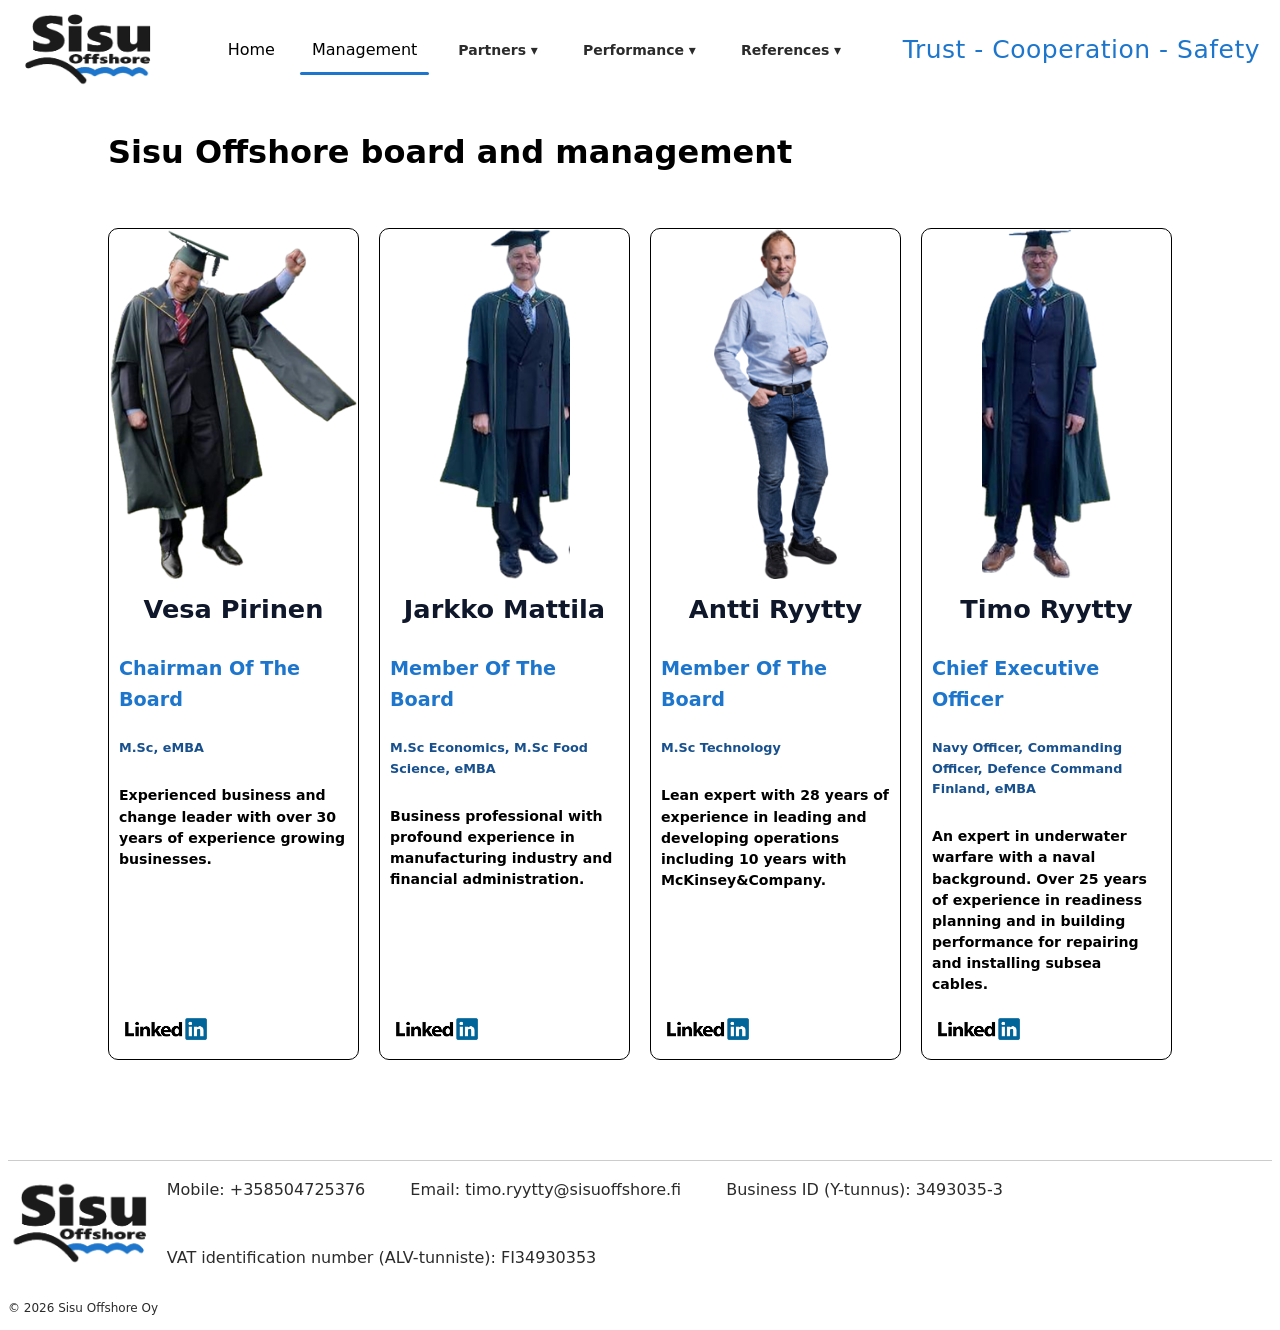
==== aboutUs.html @ ccdee420 "Remove partners section from aboutUs.html Removed the partners section from the about us page." ====
<!DOCTYPE html>
<html lang="en">
<head>
    <meta charset="UTF-8">
    <meta name="viewport" content="width=device-width, initial-scale=1.0">
    <title>Management</title>
    <link rel="stylesheet" href="style.css">
    <link rel="icon" type="image/png" href="images/sisu_transparent.png">
</head>

<body>

<header>
        <nav class="navigation">
            <div class="navigation-container">

                <div class="navigation-logo">
                    <a href="index.html">
                        <img src="images/sisu_transparent.png" alt="Sisu Offshore logo"/>
                    </a>
                </div>

                <button class="button" id="menu-btn" aria-label="Toggle menu">
                    <span></span>
                    <span></span>
                    <span></span>
                </button>

                <div class="navigation-left" id="navigation-menu">
                    <a href="index.html" class="navigation-btn">Home</a>
                    <a href="aboutUs.html" class="navigation-btn active-page">Management</a>

                    <div class="partners">
                        <button class="partners-toggle" aria-expanded="false" aria-haspopup="true">
                            Partners &#9662;
                        </button>
                        <div class="partners-menu">
                            <div class="partner">
                                <img src="images/arctialogo.png">
                                <span>Arctia</span>
                            </div>

                            <div class="partner">
                                <img src="images/riggtechlogo.png">
                                <span>Riggtech</span>
                            </div>

                            <div class="partner">
                                <img src="images/ottomarinologo.png">
                                <span>Ottomarino</span>
                            </div>

                            <div class="partner">
                                <img src="images/kjousmaalogo.webp">
                                <span>K.Jousmaa</span>
                            </div>

                            <div class="partner">
                                <img src="images/supermarelogo.png">
                                <span>SuperMare</span>
                            </div>
                            <div class="partner">
                                <img src="images/sitowise.png">
                                <span>Sitowise</span>
                            </div>
                        </div>
                    </div>


                    <div class="performance">
                        <button class="performance-toggle" aria-expanded="false" aria-haspopup="true">
                            Performance &#9662;
                            <div class="performance-menu">
                                <div class="perform"></div>

                            </div>
                        </button>
                    </div>

                    <div class="references">
                        <button class="references-toggle" aria-expanded="false" aria-haspopup="true">
                            References &#9662;
                            <div class="references-menu">
                                <div class="refer"></div>

                            </div>
                        </button>
                    </div>

                </div>

                <p class="tcs">Trust - Cooperation - Safety</p>
            </div>
        </nav>

    </header>

    <main>
        <section class="board">
            <h2 class="title">Sisu Offshore board and management</h2>
            <div class="board-grid">

                <div class="board-members">
                    <img src="images/Vesa.png" alt="Member 1" class="board-img"/>
                    <div class="board-info">
                        <h3>Vesa Pirinen</h3>
                        <p class="board-role">Chairman Of The Board</p>
                        <p class="experience">M.Sc, eMBA</p>
                        <p class="board-description">Experienced business and change leader with over 30 years of experience growing businesses.</p>
                        <a href="" class="linkedin" target="_blank" rel="noopener noreferrer">
                            <img src="images/linkedin.png" alt="Vesa Pirinen linkedin">
                        </a>
                    </div>
                </div>

                <div class="board-members">
                    <img src="images/Jarkko.png" alt="Member 2" class="board-img">
                    <div class="board-info">
                        <h3>Jarkko Mattila</h3>
                        <p class="board-role">Member Of The Board</p>
                        <p class="experience">M.Sc Economics, M.Sc Food Science, eMBA</p>
                        <p class="board-description">Business professional with profound experience in manufacturing industry and financial administration.</p>
                        <a href="" class="linkedin" target="_blank" rel="noopener noreferrer">
                            <img src="images/linkedin.png" alt="Jarkko Mattila linkedin">
                        </a>
                    </div>
                </div>

                <div class="board-members">
                    <img src="images/Antti.png" alt="Member 3" class="board-img">
                    <div class="board-info">
                        <h3>Antti Ryytty</h3>
                        <p class="board-role">Member Of The Board</p>
                        <p class="experience">M.Sc Technology</p>
                        <p class="board-description">Lean expert with 28 years of experience in leading and developing operations including 10 years with McKinsey&Company.</p>
                        <a href="" class="linkedin" target="_blank" rel="noopener noreferrer">
                            <img src="images/linkedin.png" alt="Antti Ryytty linkedin">
                        </a>
                    </div>
                </div>

                <div class="board-members">
                    <img src="images/Timo 2.png" alt="Member 4" class="board-img">
                    <div class="board-info">
                        <h3>Timo Ryytty</h3>
                        <p class="board-role">Chief Executive Officer</p>
                        <p class="experience">Navy Officer, Commanding Officer, Defence Command Finland, eMBA</p>
                        <p class="board-description">An expert in underwater warfare with a naval background. Over 25 years of experience in readiness planning and in building performance for repairing and installing subsea cables.</p>
                        <a href="https://www.linkedin.com/in/timo-ryytty-68b760212/" class="linkedin" target="_blank" rel="noopener noreferrer">
                            <img src="images/linkedin.png" alt="Timo Ryytty linkedin">
                        </a>
                    </div>
                </div>
            </div>
        </section>




    </main>

    <footer>
        <div class="footer-top">
            <img src="images/sisu_transparent.png" alt="logo" height="90" width="160"/>           
            <div class="footer-contact">
                <p class="footer-contact-text">Mobile: +358504725376</p>
                <p class="footer-contact-text">Email: timo.ryytty@sisuoffshore.fi</p>
                <p class="footer-contact-text">Business ID (Y-tunnus): 3493035-3</p>
                <p class="footer-contact-text">VAT identification number (ALV-tunniste): FI34930353</p>
            </div>
        </div>
        <p class="copy">&copy; 2026 Sisu Offshore Oy</p>
    </footer>

    <script src="script.js"></script>

</body>
</html>
---- style.css ----
.navigation {
    position: fixed;
    top: 0;
    left: 0;
    width: 100%;
    background-color: white;
    z-index: 1000;
    box-sizing: border-box;
}

.button {
    display: none;
    background: none;
    border: none;
    cursor: pointer;
    flex-direction: column;
    justify-content: space-between;
    width: 30px;
    height: 25px;
    padding: 0;
    z-index: 9999;
}

.button span {
    display: block;
    width: 100%;
    height: 3px;
    background-color: #1d76cc;
    border-radius: 2px;
    transition: all 0.3s ease;
}

@media (max-width: 850px) {
    .button {
        display: flex;
        justify-self: end;
        margin-right: 15px;
    }

    .navigation-container {
        display: grid;
        grid-template-columns: auto auto;
        justify-content: space-between;
        align-items: center;
        padding: 10px 15px;
    }

    .navigation-left {
        position: absolute;
        top: 100%;
        left: 0;
        width: 100%;
        background-color: white;
        flex-direction: column;
        align-items: center;
        gap: 0;
        max-height: 0;
        overflow: hidden;
        transition: max-height 0.3s ease-in-out;
    }

    .navigation-left.active {
        max-height: calc(100dvh - 100px);
        overflow-y: auto;
        padding: 15px 0;
    }

    .navigation-btn {
        width: 80%;
        text-align: center;
        margin: 5px 0;
    }

    .partners {
        width: 80%;
        flex-direction: column;
    }

    .partners-toggle {
        width: 100%;
    }

    .partners-menu {
        position: static;
        display: none;
        opacity: 1;
        visibility: visible;
        transform: none;
        box-shadow: none;
        border: none;
        width: 100%;
    }

    .partners.open .partners-menu {
        display: block;
    }

    .partners:hover .partners-menu {
        display: none;
    }

    .partners.open:hover .partners-menu {
        display: block;
    }
}

.navigation-container {
    width: 100%;
    max-width: none;
    margin: 0 auto;
    padding: 10px 20px;
    display: grid;
    grid-template-columns: auto 1fr auto;
    align-items: center;
    box-sizing: border-box;
}

.navigation-logo img {
    height: 80px;
    width:150px;
    display: block;
}

.navigation-left {
    display: flex;
    gap: 13px;
    justify-content: center;
    margin-left: 0;
    align-items: center;
}

.navigation-btn {
    text-decoration: none;
    color: black;
    font-weight: 500;
    padding: 8px 12px;
    background: none;
    border: none;
    border-radius: 0;
    position: relative;
}

.navigation-btn:hover {
    background-color: rgb(255, 255, 255);
}

.navigation-btn.active-page::after {
    content: '';
    position: absolute;
    bottom: -4px;
    left: 0;
    width: 100%;
    height: 3px;
    background-color: #1d76cc;
    border-radius: 2px;
}

.navigation-text {
    color: #1d76cc;
    font-weight: bold;
}

.tcs{
    font-size: 25px;
    font-weight: 400;
    text-align: right;
    margin: 0;
    letter-spacing: 0.5px;
    justify-self: end;
    white-space: nowrap;
    color: #1d76cc;
}

.partners{
    position: relative;
    display: flex;
    align-items: center;
}

.partners-toggle{
    font: inherit;
    color: inherit;
    line-height: normal;
    font-weight: bold;
    font-size: 14px;
    background: none;
    border: none;
    cursor: pointer;
    padding: 9px 16px;
}
    

.partners-menu{
    position: absolute;
    top: 100%;
    left: 0;
    min-width: 240px;
    z-index: 200;
    background: #fff;
    border: 1px solid #ddd;
    border-radius: 8px;
    padding: 8px;
    box-shadow: 0 8px 24px rgba(0, 0, 0, 0.25);
    opacity: 0;
    visibility: hidden;
    transform: translateY(-6px);
    transition: opacity 0.2s, transform 0.2s, visibility 0.2s;
}

.partners:hover .partners-menu,
.partners.open .partners-menu{
    opacity: 1;
    visibility: visible;
    transform: translateY(0);
}

.partner{
    display: flex;
    align-items: center;
    gap: 12px;
    padding: 10px 12px;
    border-radius: 6px;
    color: #1d76cc;
    font-weight: 600;
    font-size: 20px;
    text-decoration: none;
}

.partner img{
    width: 70px;
    height: 70px;
    object-fit: contain;
}

.performance{
    position: relative;
    display: flex;
    align-items: center;
}

.performance-toggle{
    font: inherit;
    color: inherit;
    line-height: normal;
    font-weight: bold;
    font-size: 14px;
    background: none;
    border: none;
    cursor: pointer;
    padding: 9px 16px;
}
    

.performance-menu{
    position: absolute;
    top: 100%;
    left: 0;
    min-width: 240px;
    z-index: 200;
    background: #fff;
    border: 1px solid #ddd;
    border-radius: 8px;
    padding: 8px;
    box-shadow: 0 8px 24px rgba(0, 0, 0, 0.25);
    opacity: 0;
    visibility: hidden;
    transform: translateY(-6px);
    transition: opacity 0.2s, transform 0.2s, visibility 0.2s;
}

.performance:hover .performance-menu,
.performance.open .performance-menu{
    opacity: 1;
    visibility: visible;
    transform: translateY(0);
}

.perform{
    display: flex;
    align-items: center;
    gap: 12px;
    padding: 10px 12px;
    border-radius: 6px;
    color: #1d76cc;
    font-weight: 600;
    font-size: 20px;
    text-decoration: none;
}

.references{
    position: relative;
    display: flex;
    align-items: center;
}

.references-toggle{
    font: inherit;
    color: inherit;
    line-height: normal;
    font-weight: bold;
    font-size: 14px;
    background: none;
    border: none;
    cursor: pointer;
    padding: 9px 16px;
}
    

.references-menu{
    position: absolute;
    top: 100%;
    left: 0;
    min-width: 240px;
    z-index: 200;
    background: #fff;
    border: 1px solid #ddd;
    border-radius: 8px;
    padding: 8px;
    box-shadow: 0 8px 24px rgba(0, 0, 0, 0.25);
    opacity: 0;
    visibility: hidden;
    transform: translateY(-6px);
    transition: opacity 0.2s, transform 0.2s, visibility 0.2s;
}

.references:hover .references-menu,
.references.open .references-menu{
    opacity: 1;
    visibility: visible;
    transform: translateY(0);
}

.refer{
    display: flex;
    align-items: center;
    gap: 12px;
    padding: 10px 12px;
    border-radius: 6px;
    color: #1d76cc;
    font-weight: 600;
    font-size: 20px;
    text-decoration: none;
}

body {
    margin-top: 0;
    font-family: system-ui, -apple-system, "Segoe UI", Roboto, Arial, sans-serif;
    color: #2b2b2b;
    line-height: 1.6;
}

main{
    display: flex;
    max-width: none;
    padding: 40px 80px;   
    margin: 0; 
    gap: 50px;
}

.hero {
    min-height: 95vh;
    background-size: cover;
    background-position: center;
    background-repeat: no-repeat;
    display: flex;
    flex-direction: column;
    justify-content: center;
    align-items: center;
    text-align: center;
    color: whitesmoke;

    animation: heroBackground 45s infinite ease-in-out;
}



@keyframes heroBackground {
    0%, 100% {
        background-image: linear-gradient(rgba(0,0,0,0.4), rgba(0,0,0,0.4)), url('images/sisu7.webp');
    }
    11.11% {
        background-image: linear-gradient(rgba(0,0,0,0.4), rgba(0,0,0,0.4)), url('images/sisu10.webp');
    }
    22.22% {
        background-image: linear-gradient(rgba(0,0,0,0.4), rgba(0,0,0,0.4)), url('images/riggtech.webp');
    }
    33.33%{
        background-image: linear-gradient(rgba(0,0,0,0.4), rgba(0,0,0,0.4)), url('images/seili.webp');
    }
    44.44%{
        background-image: linear-gradient(rgba(0,0,0,0.4), rgba(0,0,0,0.4)), url('images/supermare.webp');
    }
    55.56%{
        background-image: linear-gradient(rgba(0,0,0,0.4), rgba(0,0,0,0.4)), url('images/ursus.webp');
    }
    66.67%{
        background-image: linear-gradient(rgba(0,0,0,0.4), rgba(0,0,0,0.4)), url('images/putkilinjamittaus.webp');
    }
     77.78%{
        background-image: linear-gradient(rgba(0,0,0,0.4), rgba(0,0,0,0.4)), url('images/sisu11.webp');
    }
     88.89%{
        background-image: linear-gradient(rgba(0,0,0,0.4), rgba(0,0,0,0.4)), url('images/sisu12.webp');
    }
}

.ceo{
    display: flex;
    flex-wrap: wrap;
    align-items: flex-start;
    gap: 40px;
    max-width: 1100px;
    margin: 0 auto;
    padding: 40px 20px;
}

.ceo-figure{
    flex: 0 1 500px;
    margin: 0;
}

.ceo-figure img{
    width: 100%;
    height: auto;
    display: block;
    border-radius: 8px;
}

.ceo-figure figcaption{
    margin-top: 12px;
    font-size: 1.1rem;
    line-height: 1.5;
}

.ceo-quote{
    flex: 1 1 400px;
    margin: 0;
}

.ceo-quote p{
    margin: 0 0 16px;
    line-height: 1.7;
    color: #333;
}

.main-top{
    display: flex;
    flex-wrap: wrap;
    align-items: center;
    gap: 40px;
}

h1{
    font-size: 55px;
    text-align: left;
    max-width: 1100px;
    padding-top: 50px;
}

h2{
    font-size: 40px;
    text-align: left;
    color: rgb(76, 158, 158);
}

p{
    font-size: 25px;
    line-height: 1.6;
    text-align: left;
}

footer {
    border-top: 1px solid #ccc;
}

.footer-top{
    display: flex;
    align-items: center;
    
}

.footer-contact{
    text-align: left;
    display: flex;
    flex-wrap: wrap;
    align-items: baseline;
    gap: 10px 45px;
}

.footer-contact-title{
    font-weight: bold;
    font-size: 16px;
}

.footer-contact-text{
    font-size: 16px;
}

.copy{
    font-size: 12px;
}

.board {
    max-width: 1200px;
    margin: 60px auto;
    padding: 0 20px;
    text-align: center;
}

.title {
    font-size: 2rem;
    color: black;
    margin-bottom: 50px;
}

.board-grid {
    display: grid;
    grid-template-columns: repeat(auto-fit, minmax(250px, 1fr));
    gap: 20px;
}

.board-members {
    background:rgb(255, 255, 255);
    border: 1px solid rgb(0, 0, 0);
    border-radius: 10px;
    overflow: hidden;
    display: flex;
    flex-direction: column;

}

.board-img {
    width: 100%;
    height: 350px;
    object-position: center bottom;
    object-fit: contain;
    display: block;
}

.board-info {
    padding: 10px;
    font-weight: bold;
    flex: 1;
    display: flex;
    flex-direction: column;
}

.board-info h3 {
    margin: 0 0 5px 0;
    font-size: 1.6rem;
    color: #0f172a;
}

.board-role {
    color: #1d76cc;
    font-weight: 600;
    font-size: 1.1rem;
    margin-bottom: 10px;
    font-weight: bold;
    font-size: 1.2rem;
}

.linkedin{
    width:auto;
    height:40px;
    border: none;
    text-decoration: none;
    margin-top: auto;
    align-self: flex-start;
}

.linkedin img{
    height: 40px;
    width: auto;
    display: block;
}

.linkedin:hover {
    opacity: 0.6;
}

.experience {
    color: #17508d;
    font-size: 0.8rem;
}

.board-description {
    font-size: 0.88rem;
    color: #000000;
    line-height: 1.5;
}
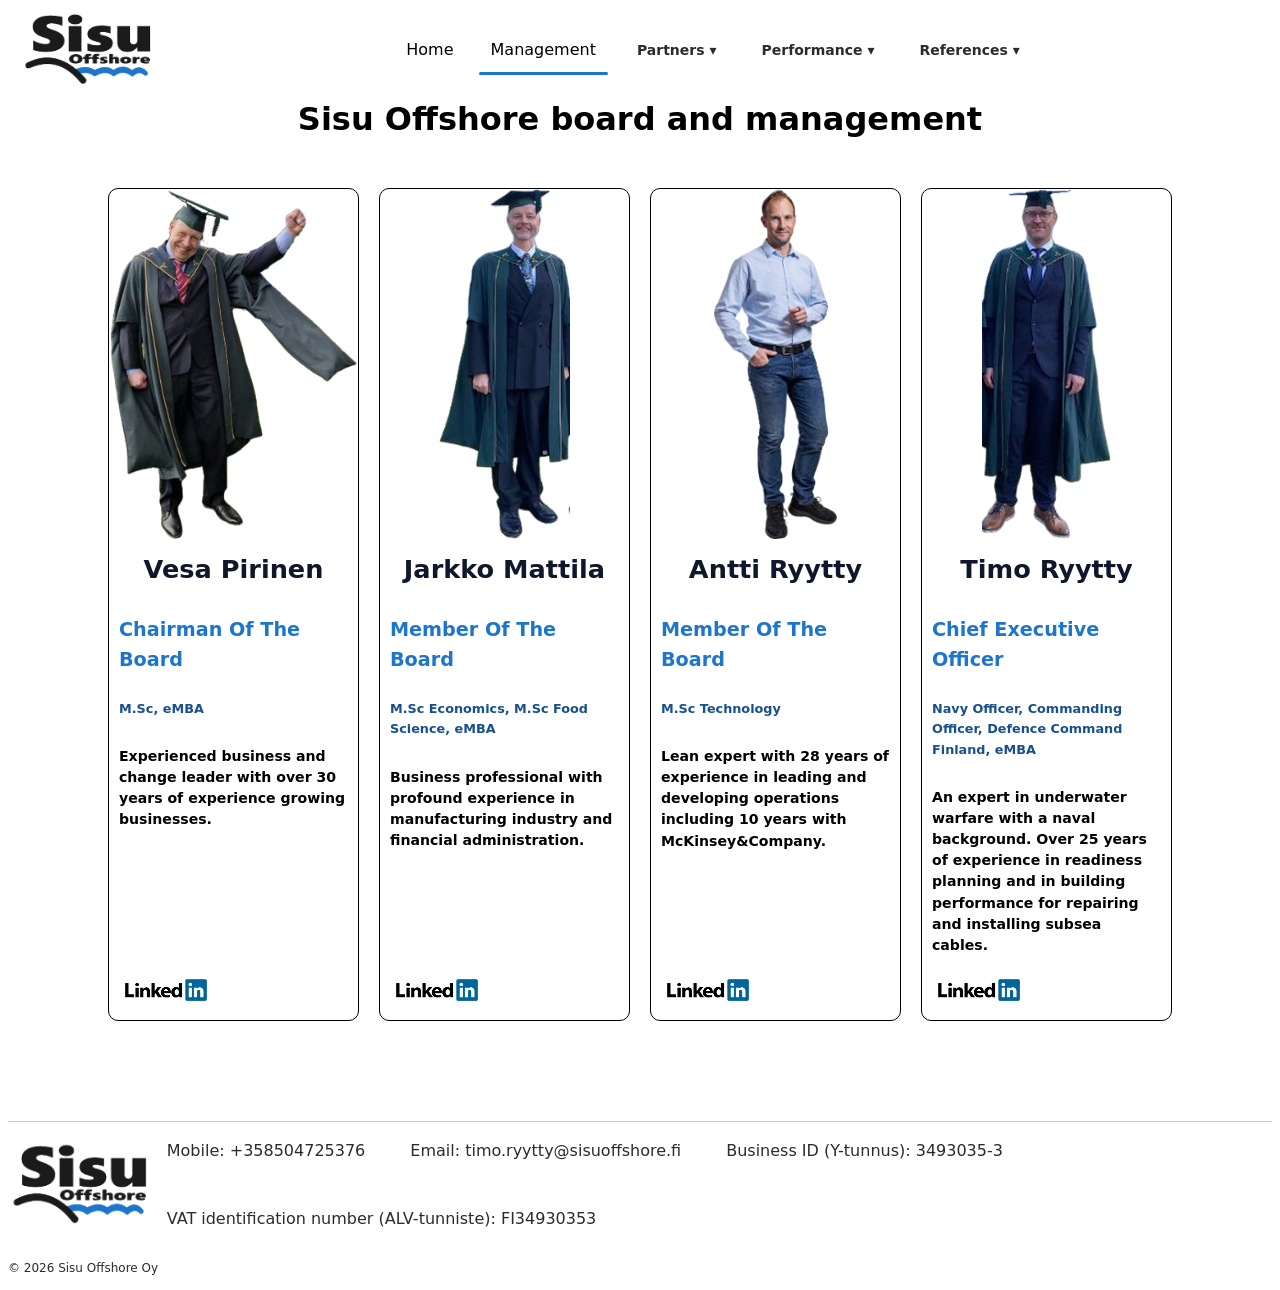
==== commit 625d0cd1: "removed slogan Removed the 'Trust - Cooperation - Safety' paragraph from the about us section." ====
--- a/aboutUs.html
+++ b/aboutUs.html
@@ -88,8 +88,6 @@
                     </div>
 
                 </div>
-
-                <p class="tcs">Trust - Cooperation - Safety</p>
             </div>
         </nav>
 
--- a/style.css
+++ b/style.css
@@ -162,17 +162,6 @@
 .navigation-text {
     color: #1d76cc;
     font-weight: bold;
-}
-
-.tcs{
-    font-size: 25px;
-    font-weight: 400;
-    text-align: right;
-    margin: 0;
-    letter-spacing: 0.5px;
-    justify-self: end;
-    white-space: nowrap;
-    color: #1d76cc;
 }
 
 .partners{
@@ -376,8 +365,6 @@
     animation: heroBackground 45s infinite ease-in-out;
 }
 
-
-
 @keyframes heroBackground {
     0%, 100% {
         background-image: linear-gradient(rgba(0,0,0,0.4), rgba(0,0,0,0.4)), url('images/sisu7.webp');
@@ -456,15 +443,19 @@
 
 h1{
     font-size: 55px;
-    text-align: left;
+    text-align: center;
     max-width: 1100px;
     padding-top: 50px;
+    margin: 0;
+    line-height: 1.1;
 }
 
 h2{
     font-size: 40px;
-    text-align: left;
-    color: rgb(76, 158, 158);
+    text-align: center;
+    color: #ffffff;
+    margin: 0;
+    line-height: 1.2;
 }
 
 p{
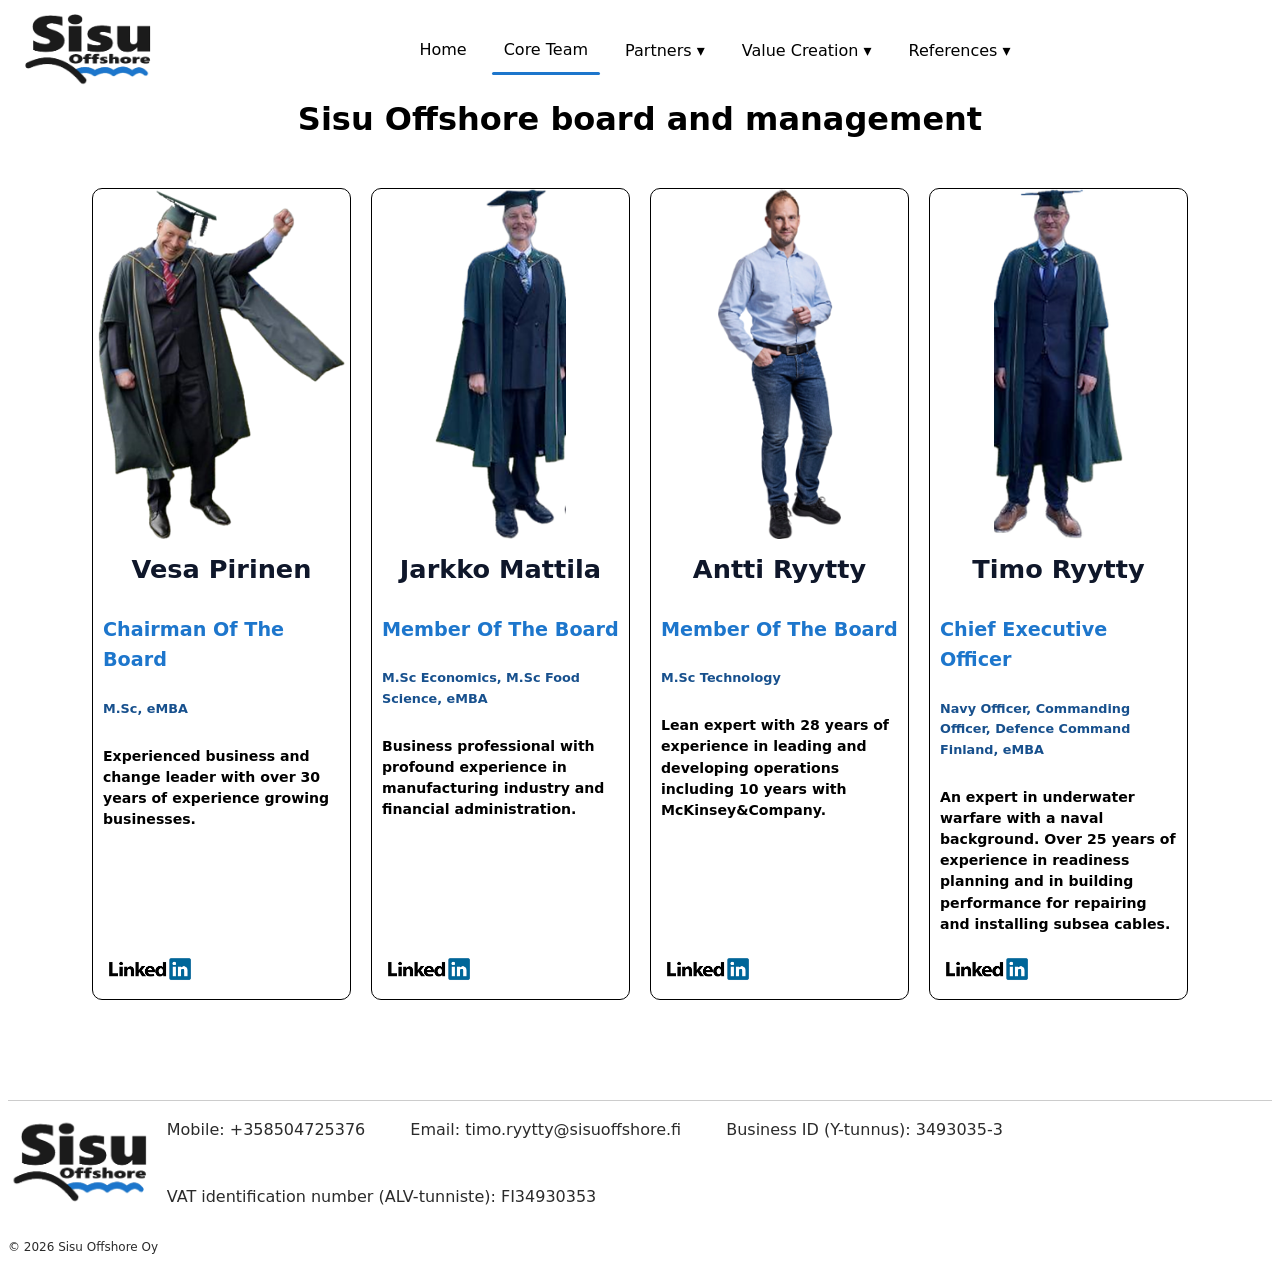
==== commit 96a84fea: "removing unwanted stuff" ====
--- a/aboutUs.html
+++ b/aboutUs.html
@@ -28,7 +28,7 @@
 
                 <div class="navigation-left" id="navigation-menu">
                     <a href="index.html" class="navigation-btn">Home</a>
-                    <a href="aboutUs.html" class="navigation-btn active-page">Management</a>
+                    <a href="aboutUs.html" class="navigation-btn active-page">Core Team</a>
 
                     <div class="partners">
                         <button class="partners-toggle" aria-expanded="false" aria-haspopup="true">
@@ -36,8 +36,7 @@
                         </button>
                         <div class="partners-menu">
                             <div class="partner">
-                                <img src="images/arctialogo.png">
-                                <span>Arctia</span>
+                                <span>-</span>
                             </div>
 
                             <div class="partner">
@@ -69,7 +68,7 @@
 
                     <div class="performance">
                         <button class="performance-toggle" aria-expanded="false" aria-haspopup="true">
-                            Performance &#9662;
+                            Value Creation &#9662;
                             <div class="performance-menu">
                                 <div class="perform"></div>
 
--- a/style.css
+++ b/style.css
@@ -1,7 +1,3 @@
-
-
-
-
 .navigation {
     position: fixed;
     top: 0;
@@ -34,80 +30,6 @@
     transition: all 0.3s ease;
 }
 
-@media (max-width: 850px) {
-    .button {
-        display: flex;
-        justify-self: end;
-        margin-right: 15px;
-    }
-
-    .navigation-container {
-        display: grid;
-        grid-template-columns: auto auto;
-        justify-content: space-between;
-        align-items: center;
-        padding: 10px 15px;
-    }
-
-    .navigation-left {
-        position: absolute;
-        top: 100%;
-        left: 0;
-        width: 100%;
-        background-color: white;
-        flex-direction: column;
-        align-items: center;
-        gap: 0;
-        max-height: 0;
-        overflow: hidden;
-        transition: max-height 0.3s ease-in-out;
-    }
-
-    .navigation-left.active {
-        max-height: calc(100dvh - 100px);
-        overflow-y: auto;
-        padding: 15px 0;
-    }
-
-    .navigation-btn {
-        width: 80%;
-        text-align: center;
-        margin: 5px 0;
-    }
-
-    .partners {
-        width: 80%;
-        flex-direction: column;
-    }
-
-    .partners-toggle {
-        width: 100%;
-    }
-
-    .partners-menu {
-        position: static;
-        display: none;
-        opacity: 1;
-        visibility: visible;
-        transform: none;
-        box-shadow: none;
-        border: none;
-        width: 100%;
-    }
-
-    .partners.open .partners-menu {
-        display: block;
-    }
-
-    .partners:hover .partners-menu {
-        display: none;
-    }
-
-    .partners.open:hover .partners-menu {
-        display: block;
-    }
-}
-
 .navigation-container {
     width: 100%;
     max-width: none;
@@ -170,16 +92,18 @@
     align-items: center;
 }
 
-.partners-toggle{
-    font: inherit;
-    color: inherit;
+.partners-toggle,
+.performance-toggle,
+.references-toggle {
+    font-family: inherit;
+    font-size: inherit;
+    color: black;
+    font-weight: 500;
     line-height: normal;
-    font-weight: bold;
-    font-size: 14px;
     background: none;
     border: none;
     cursor: pointer;
-    padding: 9px 16px;
+    padding: 8px 12px;
 }
     
 
@@ -229,20 +153,7 @@
     position: relative;
     display: flex;
     align-items: center;
-}
-
-.performance-toggle{
-    font: inherit;
-    color: inherit;
-    line-height: normal;
-    font-weight: bold;
-    font-size: 14px;
-    background: none;
-    border: none;
-    cursor: pointer;
-    padding: 9px 16px;
-}
-    
+} 
 
 .performance-menu{
     position: absolute;
@@ -285,18 +196,6 @@
     display: flex;
     align-items: center;
 }
-
-.references-toggle{
-    font: inherit;
-    color: inherit;
-    line-height: normal;
-    font-weight: bold;
-    font-size: 14px;
-    background: none;
-    border: none;
-    cursor: pointer;
-    padding: 9px 16px;
-}
     
 
 .references-menu{
@@ -343,11 +242,9 @@
 }
 
 main{
-    display: flex;
     max-width: none;
-    padding: 40px 80px;   
+    padding: 40px clamp(16px, 5vw, 80px);
     margin: 0; 
-    gap: 50px;
 }
 
 .hero {
@@ -362,7 +259,7 @@
     text-align: center;
     color: whitesmoke;
 
-    animation: heroBackground 45s infinite ease-in-out;
+    animation: heroBackground 45s infinite step-end;
 }
 
 @keyframes heroBackground {
@@ -376,7 +273,7 @@
         background-image: linear-gradient(rgba(0,0,0,0.4), rgba(0,0,0,0.4)), url('images/riggtech.webp');
     }
     33.33%{
-        background-image: linear-gradient(rgba(0,0,0,0.4), rgba(0,0,0,0.4)), url('images/seili.webp');
+        background-image: linear-gradient(rgba(0,0,0,0.4), rgba(0,0,0,0.4)), url('images/sisu13.png');
     }
     44.44%{
         background-image: linear-gradient(rgba(0,0,0,0.4), rgba(0,0,0,0.4)), url('images/supermare.webp');
@@ -385,10 +282,10 @@
         background-image: linear-gradient(rgba(0,0,0,0.4), rgba(0,0,0,0.4)), url('images/ursus.webp');
     }
     66.67%{
-        background-image: linear-gradient(rgba(0,0,0,0.4), rgba(0,0,0,0.4)), url('images/putkilinjamittaus.webp');
+        background-image: linear-gradient(rgba(0,0,0,0.4), rgba(0,0,0,0.4)), url('images/sisu8.jpg');
     }
      77.78%{
-        background-image: linear-gradient(rgba(0,0,0,0.4), rgba(0,0,0,0.4)), url('images/sisu11.webp');
+        background-image: linear-gradient(rgba(0,0,0,0.4), rgba(0,0,0,0.4)), url('images/tiimi.png');
     }
      88.89%{
         background-image: linear-gradient(rgba(0,0,0,0.4), rgba(0,0,0,0.4)), url('images/sisu12.webp');
@@ -442,7 +339,7 @@
 }
 
 h1{
-    font-size: 55px;
+    font-size: clamp(2rem, 7vw, 3.4rem);
     text-align: center;
     max-width: 1100px;
     padding-top: 50px;
@@ -451,7 +348,7 @@
 }
 
 h2{
-    font-size: 40px;
+    font-size: clamp(1.3rem, 4vw, 2.5rem);
     text-align: center;
     color: #ffffff;
     margin: 0;
@@ -459,7 +356,7 @@
 }
 
 p{
-    font-size: 25px;
+    font-size: 1.1rem;
     line-height: 1.6;
     text-align: left;
 }
@@ -584,3 +481,148 @@
     color: #000000;
     line-height: 1.5;
 }
+
+@media (width <= 850px) {
+
+    .button {
+        display: flex;
+        justify-self: end;
+        margin-right: 15px;
+    }
+
+    .navigation-container {
+        display: grid;
+        grid-template-columns: auto auto;
+        justify-content: space-between;
+        align-items: center;
+        padding: 10px 15px;
+    }
+
+    .navigation-left {
+        position: absolute;
+        top: 100%;
+        left: 0;
+        width: 100%;
+        background-color: white;
+        flex-direction: column;
+        align-items: center;
+        gap: 0;
+        max-height: 0;
+        overflow: hidden;
+        transition: max-height 0.3s ease-in-out;
+    }
+
+    .navigation-left.active {
+        max-height: calc(100dvh - 100px);
+        overflow-y: auto;
+        padding: 15px 0;
+    }
+
+    .navigation-btn {
+        width: 80%;
+        text-align: center;
+        margin: 5px 0;
+    }
+
+    .partner img{
+        width: 50px;
+        height: 50px;
+    }
+
+    .partners,
+    .performance,
+    .references {
+        font-size: 16px;
+        width: 80%;
+        flex-direction: column;
+    }
+
+    .partners-toggle,
+    .performance-toggle,
+    .references-toggle {
+        width: 100%;
+        margin: 5px 0;
+    }
+
+    .partners-menu,
+    .performance-menu,
+    .references-menu {
+        position: static;
+        display: none;
+        opacity: 1;
+        visibility: visible;
+        transform: none;
+        box-shadow: none;
+        border: none;
+        width: 100%;
+    }
+    
+    .partners.open .partners-menu,
+    .performance.open .performance-menu,
+    .references.open .references-menu {
+        display: block;
+    }
+    
+    .partners:hover .partners-menu,
+    .performance:hover .performance-menu,
+    .references:hover .references-menu {
+        display: none;
+    }
+
+    .partners.open:hover .partners-menu,
+    .performance.open:hover .performance-menu,
+    .references.open:hover .references-menu {
+        display: block;
+    }
+}
+
+@media (width <= 700px) {
+    main {
+        padding: 90px 16px 32px;
+    }
+    .hero{
+        min-height: 60svh;
+    }
+
+    .ceo {
+        padding: 0;
+        gap: 24px;
+        flex-direction: column;
+        flex-wrap: nowrap;
+    }
+
+    .ceo-figure,
+    .ceo-quote {
+        flex: none;
+        margin: 0;
+        width: 100%;
+    }
+
+    .ceo-quote p {
+        font-size: 1.1rem;
+        line-height: 1.7;
+        margin: 0 0 16px;
+    }
+
+    .ceo-sign {
+        margin-top: 20px;
+        font-weight: 600;
+    }
+
+    .ceo-figure img {
+        width: 100%;
+        height: auto;
+        max-height: 320px;
+        object-fit: cover;
+        object-position: center top;
+        display: block;
+    }
+}
+
+@media (width > 700px) {
+    .ceo-figure {
+        position: sticky;
+        top: 100px;
+        align-self: flex-start;
+    }
+}
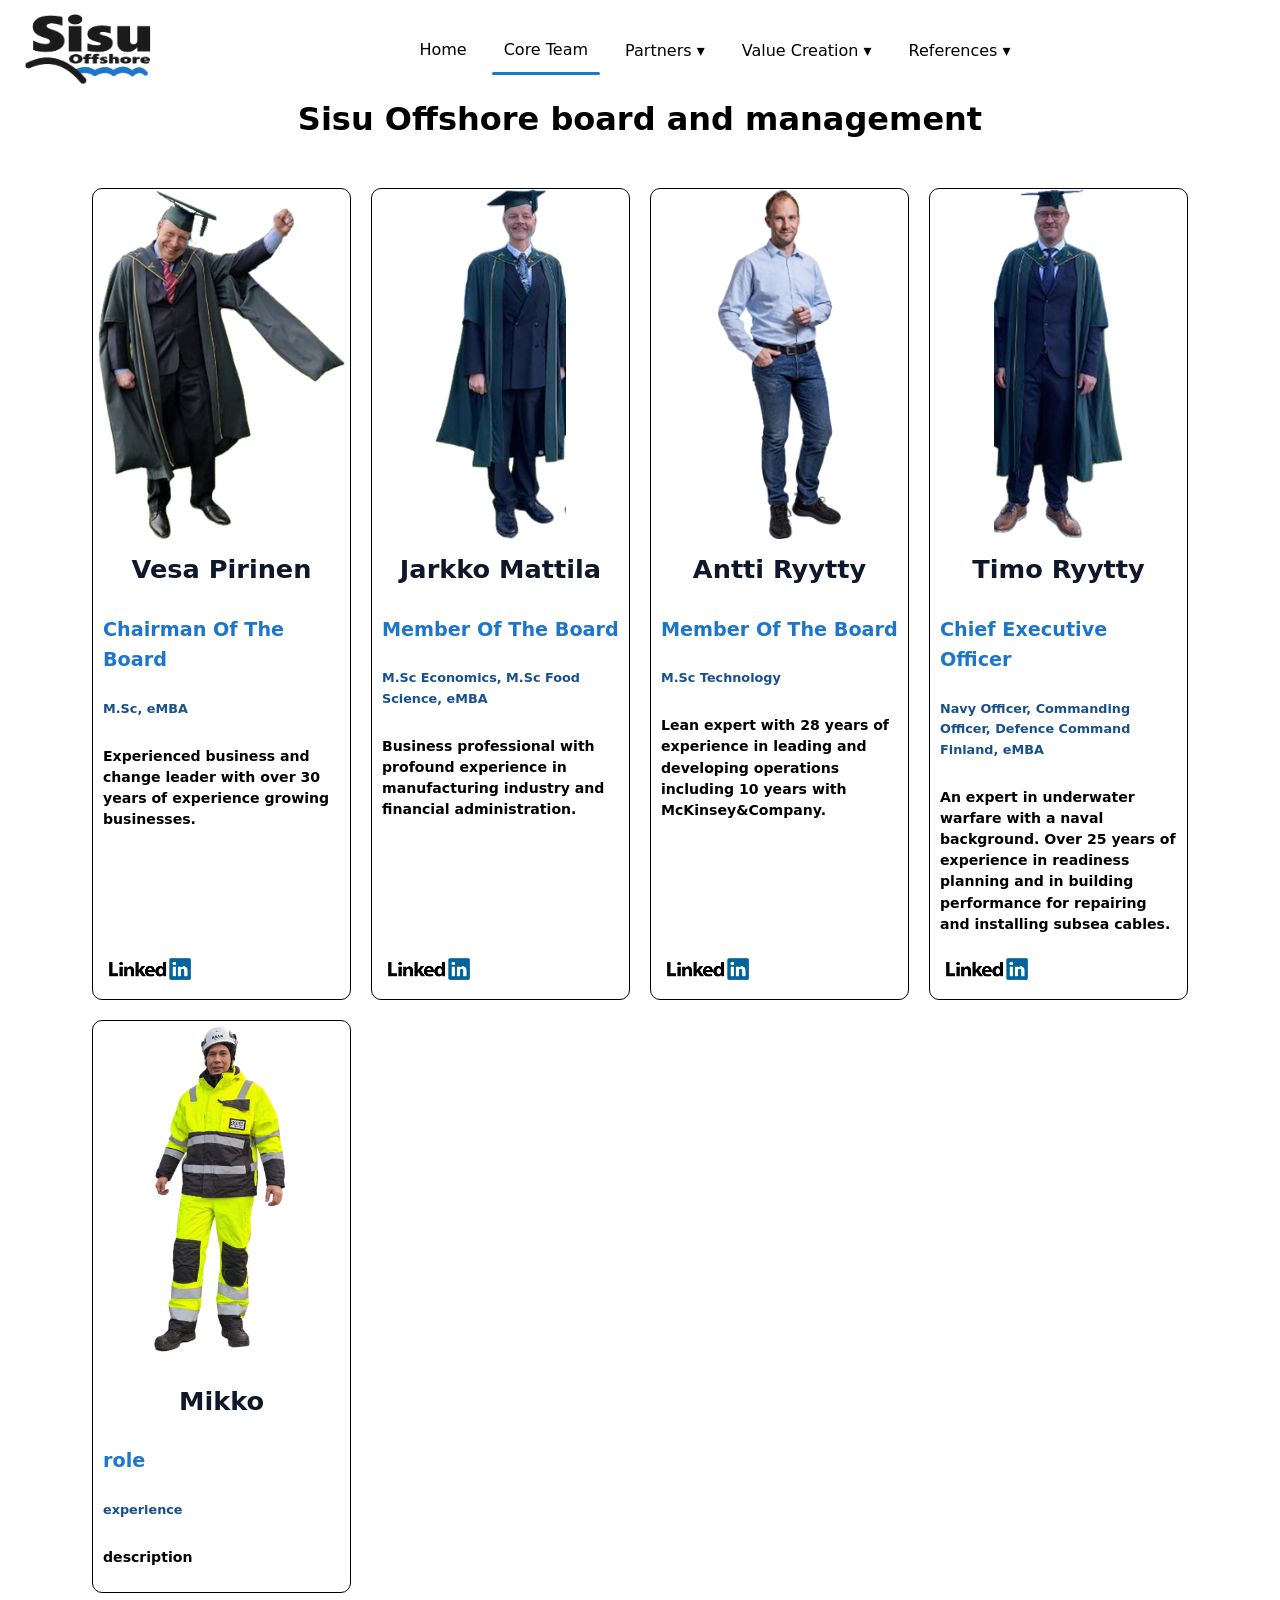
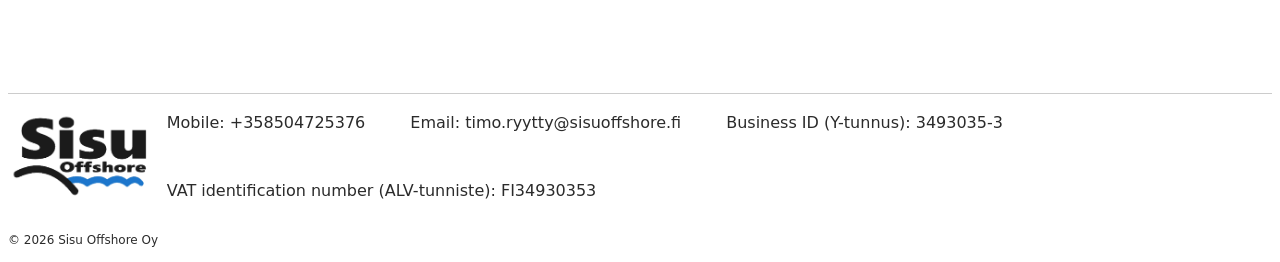
==== commit bb8ac613: "added a member Added a new board member section with details." ====
--- a/aboutUs.html
+++ b/aboutUs.html
@@ -148,6 +148,18 @@
                         </a>
                     </div>
                 </div>
+
+                <div class="board-members">
+                    <img src="images/Mikko.png" alt="Member 5" class="board-img">
+                    <div class="board-info">
+                        <h3>Mikko</h3>
+                        <p class="board-role">role</p>
+                        <p class="experience">experience</p>
+                        <p class="board-description">description</p>
+                    </div>
+                </div>
+
+
             </div>
         </section>
 
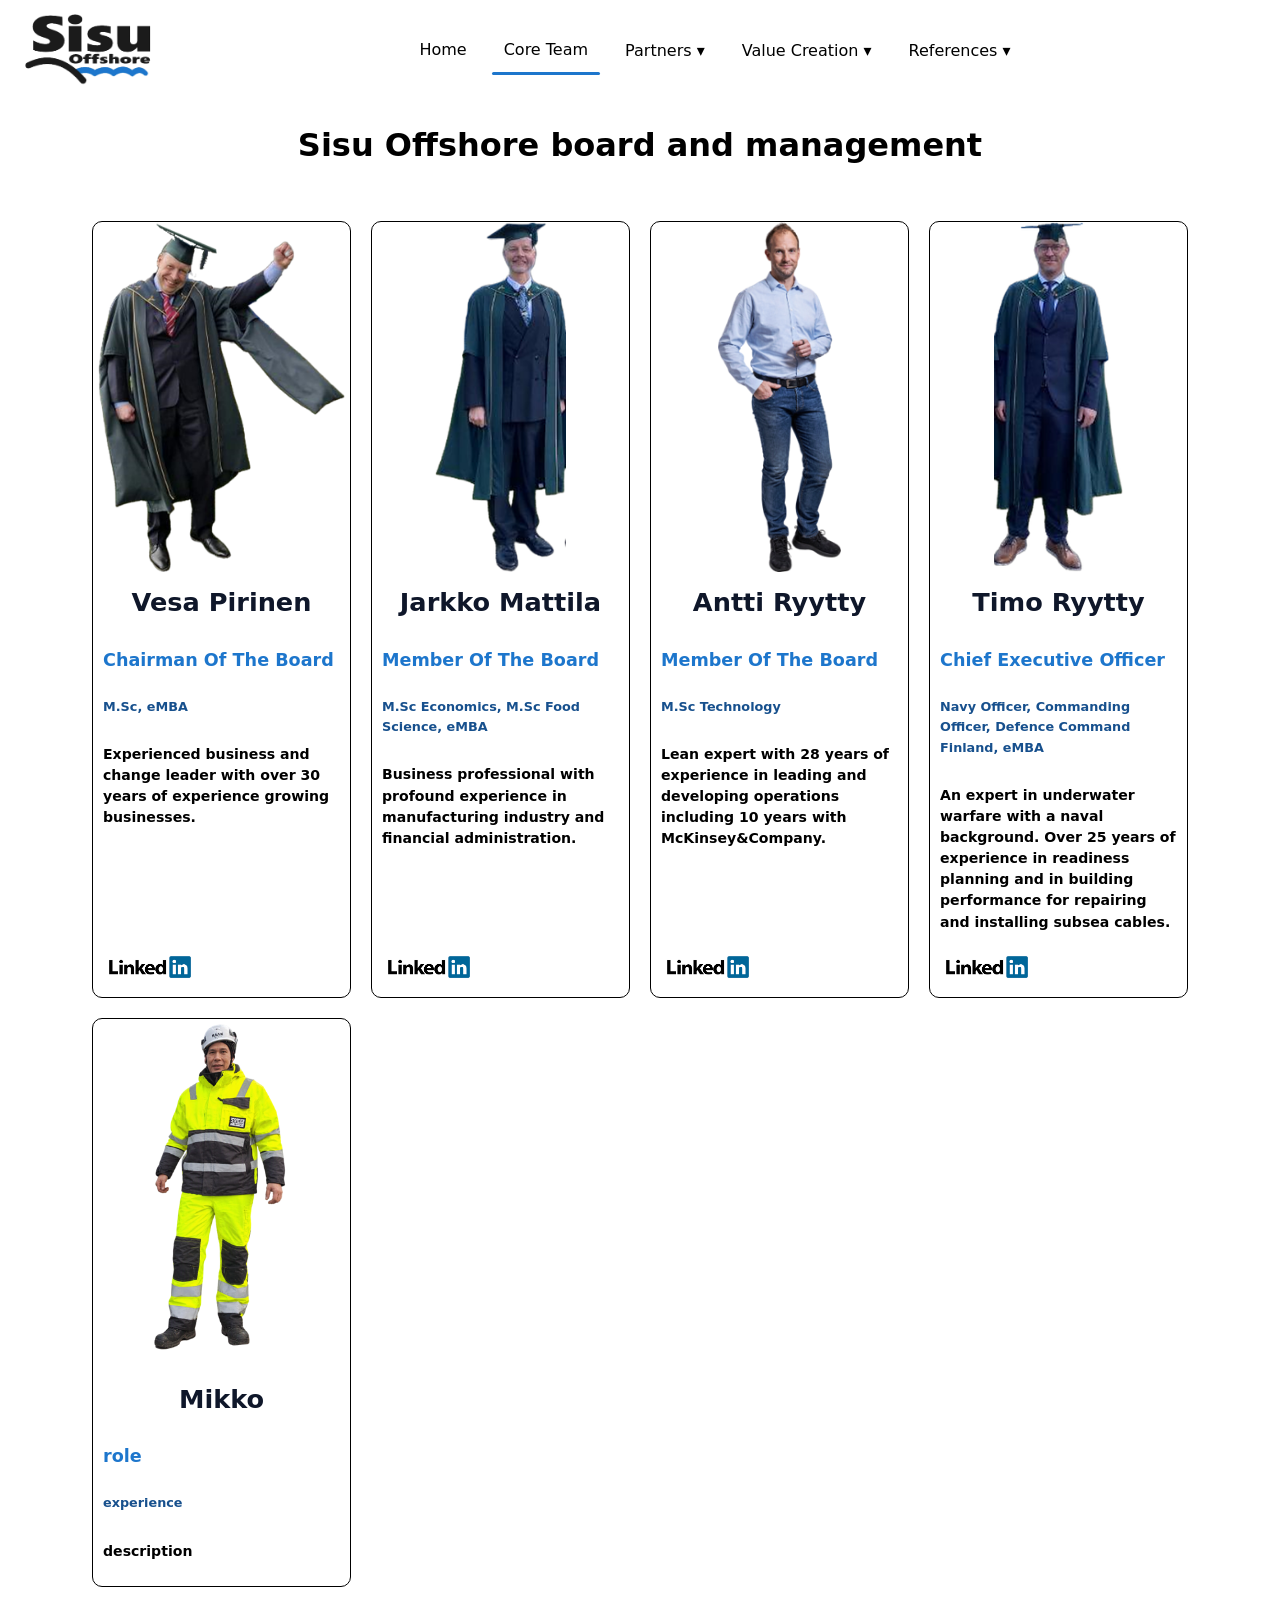
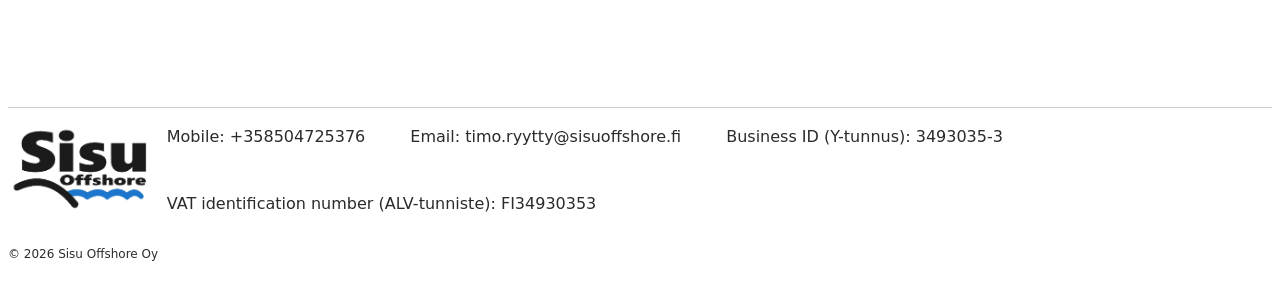
==== commit 9b04a739: "added content to value creation and references. Fixed position sticky problems. Scaling improvements" ====
--- a/aboutUs.html
+++ b/aboutUs.html
@@ -10,7 +10,7 @@
 
 <body>
 
-<header>
+    <header>
         <nav class="navigation">
             <div class="navigation-container">
 
@@ -28,6 +28,7 @@
 
                 <div class="navigation-left" id="navigation-menu">
                     <a href="index.html" class="navigation-btn">Home</a>
+
                     <a href="aboutUs.html" class="navigation-btn active-page">Core Team</a>
 
                     <div class="partners">
@@ -35,10 +36,6 @@
                             Partners &#9662;
                         </button>
                         <div class="partners-menu">
-                            <div class="partner">
-                                <span>-</span>
-                            </div>
-
                             <div class="partner">
                                 <img src="images/riggtechlogo.png">
                                 <span>Riggtech</span>
@@ -65,13 +62,15 @@
                         </div>
                     </div>
 
-
                     <div class="performance">
                         <button class="performance-toggle" aria-expanded="false" aria-haspopup="true">
                             Value Creation &#9662;
+                        </button>
                             <div class="performance-menu">
-                                <div class="perform"></div>
-
+                                <a href="SPLM.html" class="perform">Strategic Project Leadership &amp; Management</a>
+                                <a href="SisuOperatingModel.html" class="perform">Sisu Operating Model</a>
+                                <a href="StrategicPartners.html" class="perform">Strategic Partners</a>
+                                <a href="Readiness.html" class="perform">Readiness and Maintenance 48h Response Time</a>
                             </div>
                         </button>
                     </div>
@@ -79,13 +78,13 @@
                     <div class="references">
                         <button class="references-toggle" aria-expanded="false" aria-haspopup="true">
                             References &#9662;
+                        </button>
                             <div class="references-menu">
-                                <div class="refer"></div>
-
+                                <a href="PersonnelPool.html" class="refer">Sisu Personnel Pool</a>
+                                <a href="SisuReference.html" class="refer">Sisu Offshore Reference</a>   
                             </div>
                         </button>
                     </div>
-
                 </div>
             </div>
         </nav>
--- a/style.css
+++ b/style.css
@@ -149,6 +149,51 @@
     object-fit: contain;
 }
 
+.partners-page {        /*this is for partners page not the partners dropdown*/
+    max-width: 1000px;
+    margin: 0 auto;
+    padding-top: 40px;
+}
+
+.partners-page h1 {
+    font-size: clamp(2rem, 5vw, 3rem);
+    text-align: left;
+    padding-top: 0;
+    margin-bottom: 32px;
+}
+
+.partner-row {
+    display: grid;
+    grid-template-columns: 200px 1fr;
+    gap: 32px;
+    align-items: center;
+    padding: 28px 0;
+    border-bottom: 1px solid #ddd;
+}
+
+.partner-logo img {
+    width: 100%;
+    height: 100px;
+    object-fit: contain;
+    display: block;
+}
+
+.partner-logo:hover {
+    opacity: 0.7;
+}
+
+.partner-text h2 {
+    font-size: 1.5rem;
+    color: #0f172a;
+    text-align: left;
+    margin: 0 0 8px;
+}
+
+.partner-text p {
+    font-size: 1.1rem;
+    margin: 0;
+}
+
 .performance{
     position: relative;
     display: flex;
@@ -159,7 +204,7 @@
     position: absolute;
     top: 100%;
     left: 0;
-    min-width: 240px;
+    min-width: 300px;
     z-index: 200;
     background: #fff;
     border: 1px solid #ddd;
@@ -179,16 +224,27 @@
     transform: translateY(0);
 }
 
-.perform{
-    display: flex;
-    align-items: center;
-    gap: 12px;
-    padding: 10px 12px;
+.perform,
+.refer {
+    display: block;
+    padding: 10px 14px;
     border-radius: 6px;
     color: #1d76cc;
     font-weight: 600;
-    font-size: 20px;
+    font-size: 16px;
+    text-align: left;
+    line-height: 1.3;
     text-decoration: none;
+}
+
+.perform:hover,
+.refer:hover {
+    background: #eef5fc;
+}
+
+.perform:visited,
+.refer:visited {
+    color: #1d76cc;
 }
 
 .references{
@@ -222,19 +278,10 @@
     transform: translateY(0);
 }
 
-.refer{
-    display: flex;
-    align-items: center;
-    gap: 12px;
-    padding: 10px 12px;
-    border-radius: 6px;
-    color: #1d76cc;
-    font-weight: 600;
-    font-size: 20px;
-    text-decoration: none;
-}
-
 body {
+    min-height: 100vh;
+    display: flex;
+    flex-direction: column;
     margin-top: 0;
     font-family: system-ui, -apple-system, "Segoe UI", Roboto, Arial, sans-serif;
     color: #2b2b2b;
@@ -243,8 +290,9 @@
 
 main{
     max-width: none;
-    padding: 40px clamp(16px, 5vw, 80px);
+    padding: 60px clamp(16px, 5vw, 80px);
     margin: 0; 
+    flex: 1;
 }
 
 .hero {
@@ -329,13 +377,6 @@
     margin: 0 0 16px;
     line-height: 1.7;
     color: #333;
-}
-
-.main-top{
-    display: flex;
-    flex-wrap: wrap;
-    align-items: center;
-    gap: 40px;
 }
 
 h1{
@@ -347,7 +388,7 @@
     line-height: 1.1;
 }
 
-h2{
+.hero h2{
     font-size: clamp(1.3rem, 4vw, 2.5rem);
     text-align: center;
     color: #ffffff;
@@ -407,7 +448,7 @@
 
 .board-grid {
     display: grid;
-    grid-template-columns: repeat(auto-fit, minmax(250px, 1fr));
+    grid-template-columns: repeat(auto-fit, minmax(220px, 1fr));
     gap: 20px;
 }
 
@@ -448,8 +489,6 @@
     font-weight: 600;
     font-size: 1.1rem;
     margin-bottom: 10px;
-    font-weight: bold;
-    font-size: 1.2rem;
 }
 
 .linkedin{
@@ -482,8 +521,28 @@
     line-height: 1.5;
 }
 
+.info-page{
+    min-height: 50vh;
+    padding-top: 120px;
+}
+.info-page .ceo-figure {
+    flex: 0 1 340px;
+}
+.info-page .ceo-figure img{
+    max-height: 70vh;
+    width: 100%;
+    height: auto;
+    margin: 0 auto;
+    object-fit: contain;
+}
+.info-page .ceo-quote p {
+    font-size: 1.1rem;
+}
+.ceo-sign {
+    font-weight: 600;
+}
+
 @media (width <= 850px) {
-
     .button {
         display: flex;
         justify-self: end;
@@ -574,6 +633,14 @@
     .references.open:hover .references-menu {
         display: block;
     }
+    .performance-menu,
+    .references-menu,
+    .partners-menu {
+        padding: 4px 0 8px;
+        margin: 0 0 8px;
+        border-left: 3px solid #1d76cc;
+        background: #f7fafd;
+    }
 }
 
 @media (width <= 700px) {
@@ -619,10 +686,54 @@
     }
 }
 
-@media (width > 700px) {
+@media (width > 1100px) {
     .ceo-figure {
-        position: sticky;
         top: 100px;
         align-self: flex-start;
     }
-}+}
+
+@media (width <= 1100px) {
+    .ceo {
+        padding: 0;
+        gap: 24px;
+        flex-direction: column;
+        flex-wrap: nowrap;
+    }
+
+    .ceo-figure,
+    .ceo-quote,
+    .info-page .ceo-figure,
+    .info-page .ceo-quote {
+        flex: none;
+        margin: 0;
+        width: 100%;
+    }
+
+    .ceo-figure img,
+    .info-page .ceo-figure img {
+        max-width: 500px;
+        margin: 0 auto;
+    }
+}
+
+@media (width <= 700px) {
+    .info-page .ceo-figure img {
+        width: auto;
+        max-width: 100%;
+        height: auto;
+        max-height: 420px;
+        object-fit: contain;
+        margin: 0 auto;
+    }
+
+    .footer-top {
+    flex-direction: column;
+    align-items: flex-start;
+    gap: 16px;
+    }
+
+    footer {
+        padding: 20px 16px;
+    }
+}
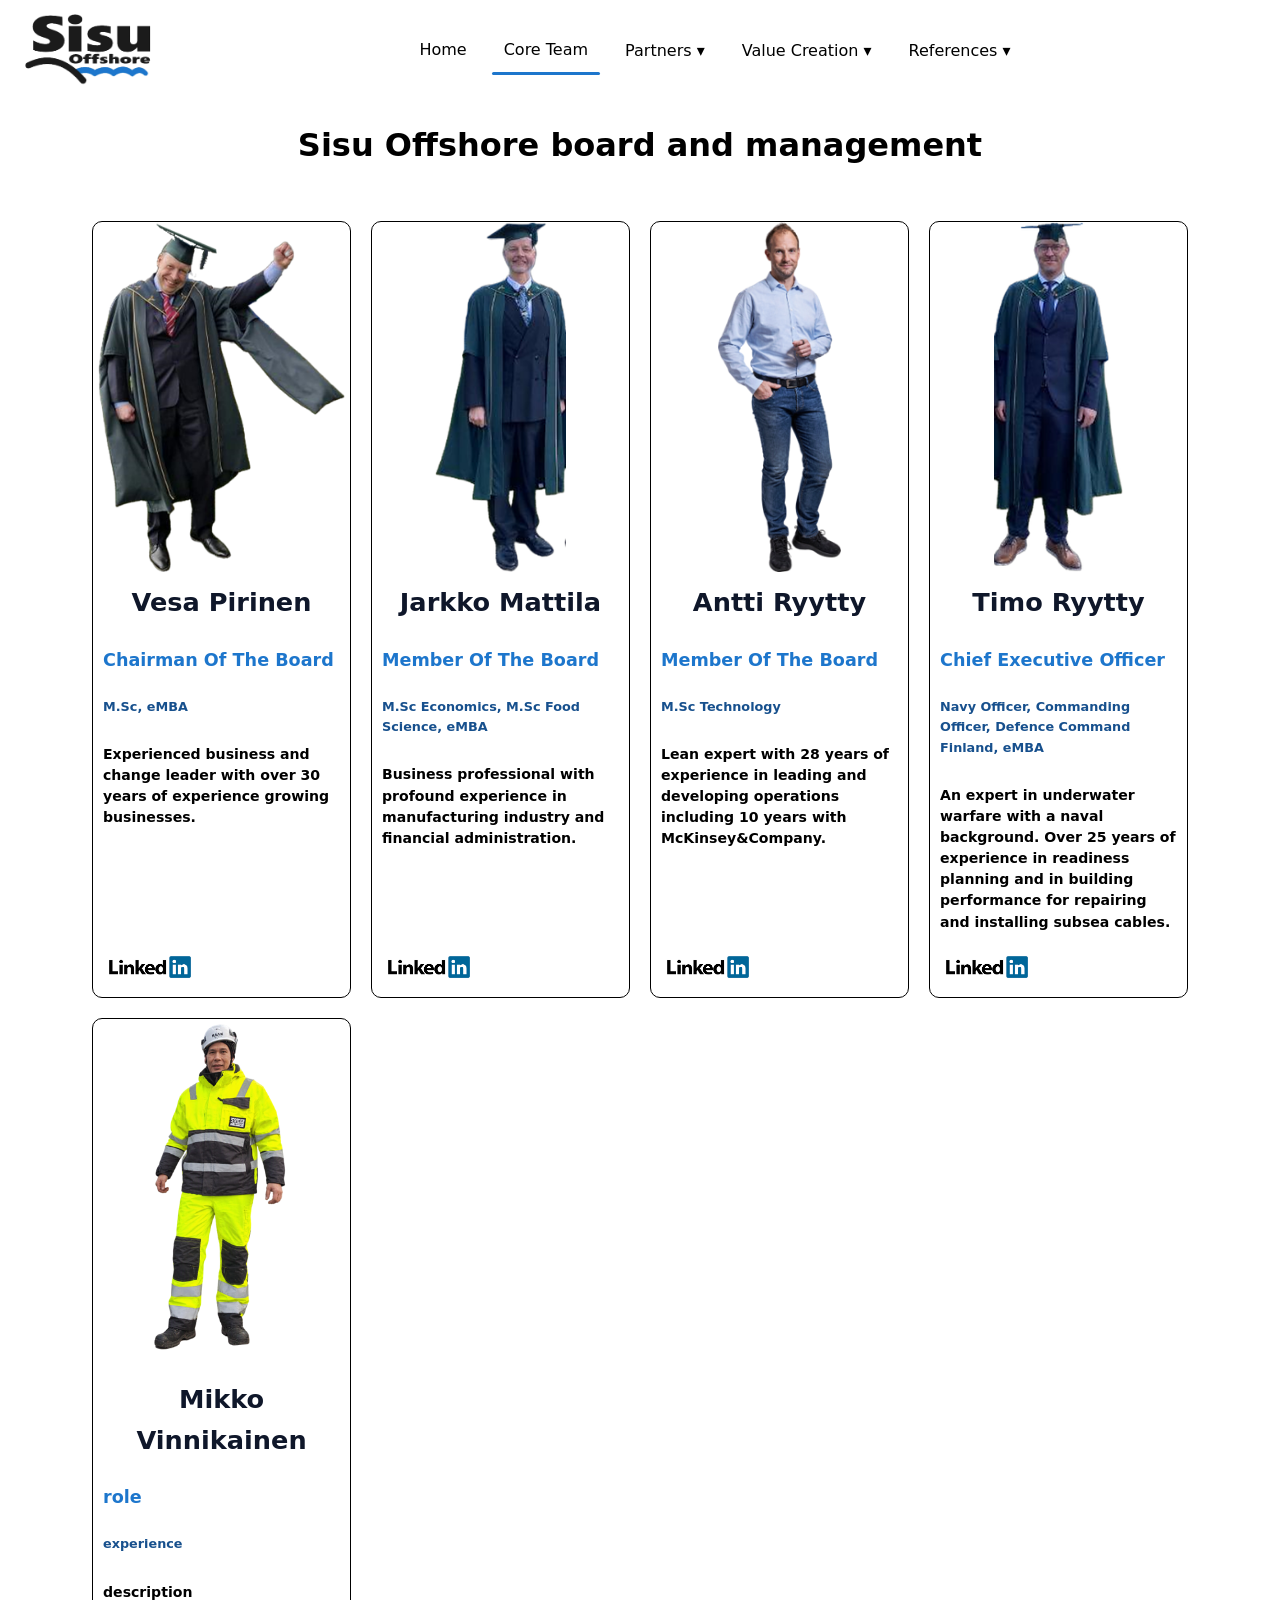
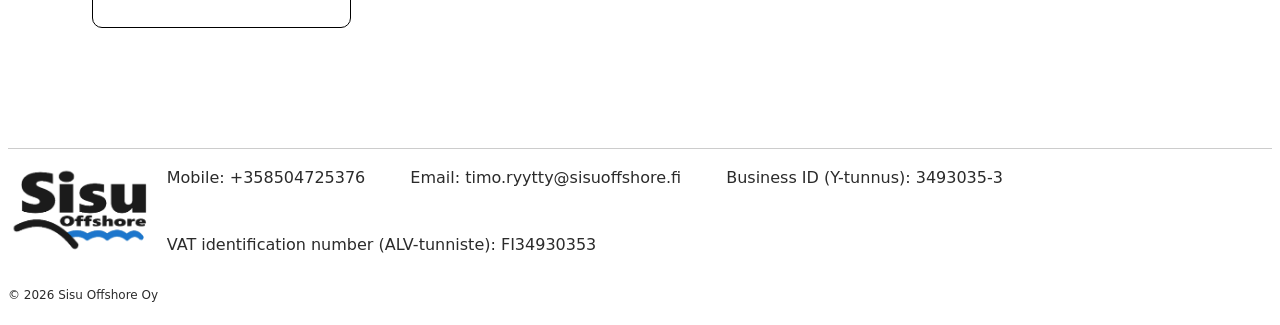
==== commit f15a9c4f: "image changes and core team info" ====
--- a/aboutUs.html
+++ b/aboutUs.html
@@ -3,7 +3,7 @@
 <head>
     <meta charset="UTF-8">
     <meta name="viewport" content="width=device-width, initial-scale=1.0">
-    <title>Management</title>
+    <title>Core Team</title>
     <link rel="stylesheet" href="style.css">
     <link rel="icon" type="image/png" href="images/sisu_transparent.png">
 </head>
@@ -103,7 +103,7 @@
                         <p class="board-role">Chairman Of The Board</p>
                         <p class="experience">M.Sc, eMBA</p>
                         <p class="board-description">Experienced business and change leader with over 30 years of experience growing businesses.</p>
-                        <a href="" class="linkedin" target="_blank" rel="noopener noreferrer">
+                        <a href="https://www.linkedin.com/in/vesa-pirinen-4a3bb511/" class="linkedin" target="_blank" rel="noopener noreferrer">
                             <img src="images/linkedin.png" alt="Vesa Pirinen linkedin">
                         </a>
                     </div>
@@ -116,7 +116,7 @@
                         <p class="board-role">Member Of The Board</p>
                         <p class="experience">M.Sc Economics, M.Sc Food Science, eMBA</p>
                         <p class="board-description">Business professional with profound experience in manufacturing industry and financial administration.</p>
-                        <a href="" class="linkedin" target="_blank" rel="noopener noreferrer">
+                        <a href="https://www.linkedin.com/in/jarkkomattila/" class="linkedin" target="_blank" rel="noopener noreferrer">
                             <img src="images/linkedin.png" alt="Jarkko Mattila linkedin">
                         </a>
                     </div>
@@ -129,7 +129,7 @@
                         <p class="board-role">Member Of The Board</p>
                         <p class="experience">M.Sc Technology</p>
                         <p class="board-description">Lean expert with 28 years of experience in leading and developing operations including 10 years with McKinsey&Company.</p>
-                        <a href="" class="linkedin" target="_blank" rel="noopener noreferrer">
+                        <a href="https://www.linkedin.com/in/antti-ryytty-13b4a4/" class="linkedin" target="_blank" rel="noopener noreferrer">
                             <img src="images/linkedin.png" alt="Antti Ryytty linkedin">
                         </a>
                     </div>
@@ -151,7 +151,7 @@
                 <div class="board-members">
                     <img src="images/Mikko.png" alt="Member 5" class="board-img">
                     <div class="board-info">
-                        <h3>Mikko</h3>
+                        <h3>Mikko Vinnikainen</h3>
                         <p class="board-role">role</p>
                         <p class="experience">experience</p>
                         <p class="board-description">description</p>
--- a/style.css
+++ b/style.css
@@ -313,27 +313,35 @@
 @keyframes heroBackground {
     0%, 100% {
         background-image: linear-gradient(rgba(0,0,0,0.4), rgba(0,0,0,0.4)), url('images/sisu7.webp');
+        background-position: center;
     }
     11.11% {
         background-image: linear-gradient(rgba(0,0,0,0.4), rgba(0,0,0,0.4)), url('images/sisu10.webp');
+        background-position: center top;
     }
     22.22% {
-        background-image: linear-gradient(rgba(0,0,0,0.4), rgba(0,0,0,0.4)), url('images/riggtech.webp');
+        background-image: linear-gradient(rgba(0,0,0,0.4), rgba(0,0,0,0.4)), url('images/ottomarino.png');
+        background-position: center;
     }
     33.33%{
         background-image: linear-gradient(rgba(0,0,0,0.4), rgba(0,0,0,0.4)), url('images/sisu13.png');
+        background-position: center 30%;
     }
     44.44%{
         background-image: linear-gradient(rgba(0,0,0,0.4), rgba(0,0,0,0.4)), url('images/supermare.webp');
+        background-position: center;
     }
     55.56%{
         background-image: linear-gradient(rgba(0,0,0,0.4), rgba(0,0,0,0.4)), url('images/ursus.webp');
+        background-position: center;
     }
     66.67%{
         background-image: linear-gradient(rgba(0,0,0,0.4), rgba(0,0,0,0.4)), url('images/sisu8.jpg');
+        background-position: center;
     }
      77.78%{
         background-image: linear-gradient(rgba(0,0,0,0.4), rgba(0,0,0,0.4)), url('images/tiimi.png');
+        background-position: center top;
     }
      88.89%{
         background-image: linear-gradient(rgba(0,0,0,0.4), rgba(0,0,0,0.4)), url('images/sisu12.webp');
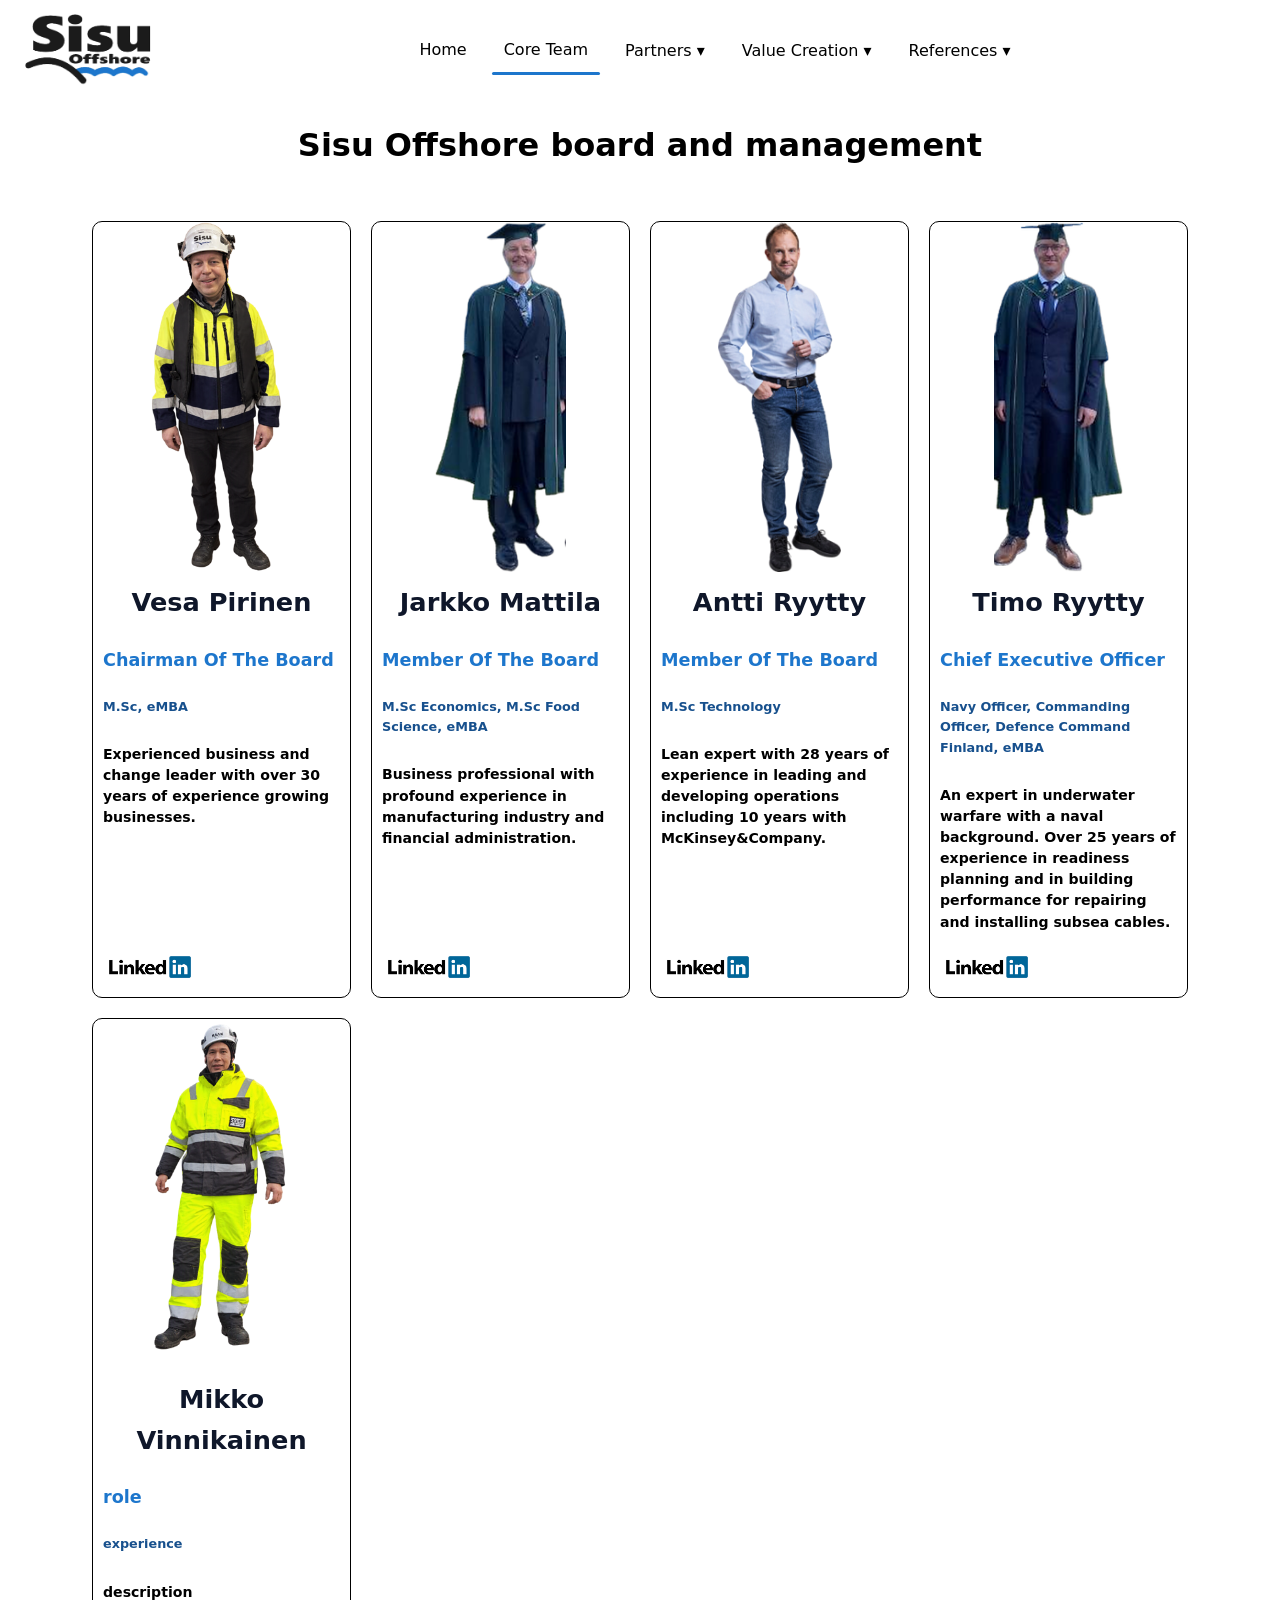
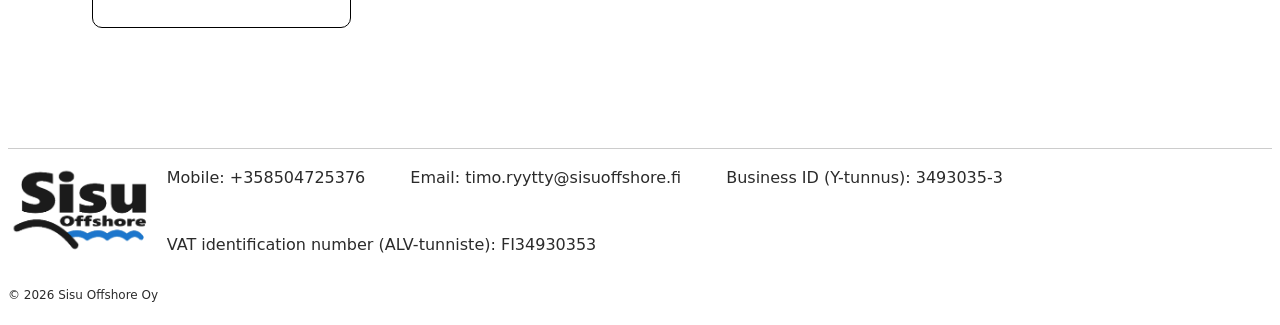
==== commit 828da37a: "picture change and text stuff" ====
--- a/aboutUs.html
+++ b/aboutUs.html
@@ -81,7 +81,8 @@
                         </button>
                             <div class="references-menu">
                                 <a href="PersonnelPool.html" class="refer">Sisu Personnel Pool</a>
-                                <a href="SisuReference.html" class="refer">Sisu Offshore Reference</a>   
+                                <a href="" class="refer">Partners References</a>
+                                <a href="SisuReference.html" class="refer">Sisu Offshore References</a>   
                             </div>
                         </button>
                     </div>
@@ -97,7 +98,7 @@
             <div class="board-grid">
 
                 <div class="board-members">
-                    <img src="images/Vesa.png" alt="Member 1" class="board-img"/>
+                    <img src="images/Vesa2.png" alt="Member 1" class="board-img"/>
                     <div class="board-info">
                         <h3>Vesa Pirinen</h3>
                         <p class="board-role">Chairman Of The Board</p>
